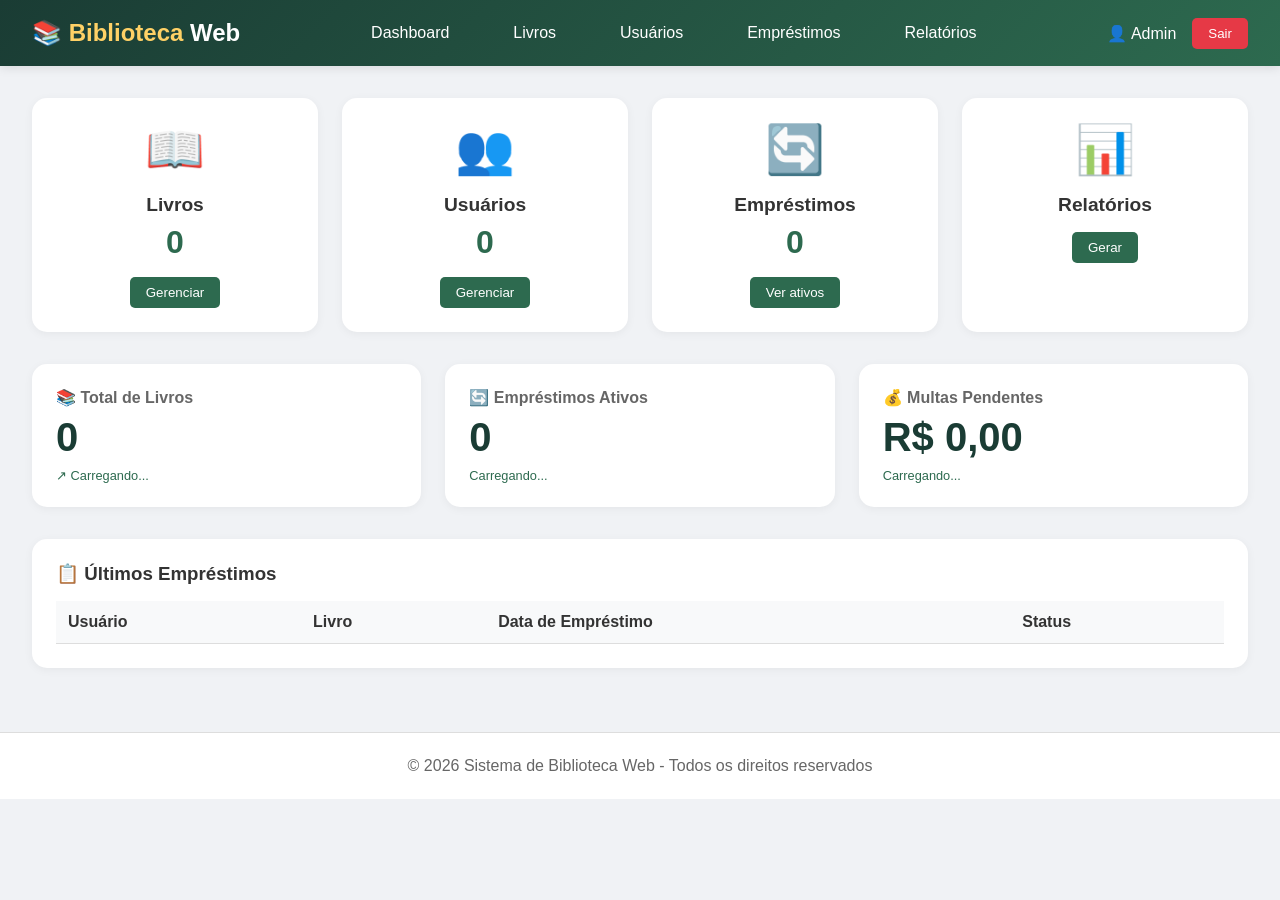
==== src/main/resources/static/index.html @ e99b18d0 "feat: projeto completo Biblioteca Web - Spring Boot + Front-end integrado" ====
<!DOCTYPE html>
<html lang="pt-br">
<head>
    <meta charset="UTF-8">
    <meta name="viewport" content="width=device-width, initial-scale=1.0">
    <title>Dashboard | Biblioteca Web</title>
    <link rel="stylesheet" href="css/style.css">
</head>
<body>
    <header class="header">
        <div class="logo">📚 <span>Biblioteca</span> Web</div>
        <nav class="nav">
            <a href="index.html">Dashboard</a>
            <a href="livros.html">Livros</a>
            <a href="usuarios.html">Usuários</a>
            <a href="emprestimos.html">Empréstimos</a>
            <a href="relatorios.html">Relatórios</a>
        </nav>
        <div class="user-info">
            <span>👤 Admin</span>
            <button class="btn-sair" onclick="sair()">Sair</button>
        </div>
    </header>

    <main class="container">
        <div class="cards-nav">
            <div class="card-nav" onclick="navegarPara('livros.html')">
                <div class="icon">📖</div>
                <h3>Livros</h3>
                <div class="total" id="totalLivros">0</div>
                <button class="btn-card">Gerenciar</button>
            </div>
            <div class="card-nav" onclick="navegarPara('usuarios.html')">
                <div class="icon">👥</div>
                <h3>Usuários</h3>
                <div class="total" id="totalUsuarios">0</div>
                <button class="btn-card">Gerenciar</button>
            </div>
            <div class="card-nav" onclick="navegarPara('emprestimos.html')">
                <div class="icon">🔄</div>
                <h3>Empréstimos</h3>
                <div class="total" id="emprestimosAtivos">0</div>
                <button class="btn-card">Ver ativos</button>
            </div>
            <div class="card-nav" onclick="navegarPara('relatorios.html')">
                <div class="icon">📊</div>
                <h3>Relatórios</h3>
                <button class="btn-card">Gerar</button>
            </div>
        </div>

        <div class="stats">
            <div class="stat-card">
                <h4>📚 Total de Livros</h4>
                <div class="stat-value" id="statLivros">0</div>
                <div class="stat-trend">↗ Carregando...</div>
            </div>
            <div class="stat-card">
                <h4>🔄 Empréstimos Ativos</h4>
                <div class="stat-value" id="statEmprestimos">0</div>
                <div class="stat-trend">Carregando...</div>
            </div>
            <div class="stat-card">
                <h4>💰 Multas Pendentes</h4>
                <div class="stat-value" id="statMultas">R$ 0,00</div>
                <div class="stat-trend">Carregando...</div>
            </div>
        </div>

        <div class="tabela-container">
            <h3>📋 Últimos Empréstimos</h3>
            <table>
                <thead>
                    <tr>
                        <th>Usuário</th>
                        <th>Livro</th>
                        <th>Data de Empréstimo</th>
                        <th>Status</th>
                    </tr>
                </thead>
                <tbody id="tabelaEmprestimos"></tbody>
            </table>
        </div>
    </main>

    <footer class="footer">
        <p>&copy; <span id="anoAtual">2026</span> Sistema de Biblioteca Web - Todos os direitos reservados</p>
    </footer>

    <script src="js/scripts.js"></script>
</body>
</html>
---- src/main/resources/static/css/style.css ----
/* ===== RESET E CONFIGURAÇÕES GERAIS ===== */
* {
    margin: 0;
    padding: 0;
    box-sizing: border-box;
}

body {
    font-family: 'Segoe UI', Tahoma, Geneva, Verdana, sans-serif;
    background-color: #f0f2f5;
    color: #333;
}

/* ===== CABEÇALHO ===== */
.header {
    background: linear-gradient(135deg, #1a3c34, #2d6a4f);
    color: white;
    padding: 1rem 2rem;
    display: flex;
    justify-content: space-between;
    align-items: center;
    box-shadow: 0 2px 10px rgba(0,0,0,0.1);
}

.logo {
    font-size: 1.5rem;
    font-weight: bold;
}

.logo span {
    color: #ffd166;
}

.nav {
    display: flex;
    gap: 2rem;
}

.nav a {
    color: white;
    text-decoration: none;
    padding: 0.5rem 1rem;
    border-radius: 5px;
    transition: background 0.3s;
}

.nav a:hover {
    background: rgba(255,255,255,0.2);
}

.user-info {
    display: flex;
    align-items: center;
    gap: 1rem;
}

.btn-sair {
    background: #e63946;
    color: white;
    border: none;
    padding: 0.5rem 1rem;
    border-radius: 5px;
    cursor: pointer;
}

.btn-sair:hover {
    background: #c1121f;
}

/* ===== CONTAINER PRINCIPAL ===== */
.container {
    max-width: 1400px;
    margin: 0 auto;
    padding: 2rem;
}

/* ===== CARDS DE NAVEGAÇÃO ===== */
.cards-nav {
    display: grid;
    grid-template-columns: repeat(4, 1fr);
    gap: 1.5rem;
    margin-bottom: 2rem;
}

.card-nav {
    background: white;
    border-radius: 15px;
    padding: 1.5rem;
    text-align: center;
    box-shadow: 0 2px 10px rgba(0,0,0,0.05);
    transition: transform 0.3s;
}

.card-nav:hover {
    transform: translateY(-5px);
}

.card-nav .icon {
    font-size: 3rem;
    margin-bottom: 1rem;
}

.card-nav h3 {
    font-size: 1.2rem;
    margin-bottom: 0.5rem;
}

.card-nav .total {
    font-size: 2rem;
    font-weight: bold;
    color: #2d6a4f;
    margin: 0.5rem 0;
}

.btn-card {
    background: #2d6a4f;
    color: white;
    border: none;
    padding: 0.5rem 1rem;
    border-radius: 5px;
    cursor: pointer;
    margin-top: 0.5rem;
}

/* ===== ESTATÍSTICAS ===== */
.stats {
    display: grid;
    grid-template-columns: repeat(3, 1fr);
    gap: 1.5rem;
    margin-bottom: 2rem;
}

.stat-card {
    background: white;
    border-radius: 15px;
    padding: 1.5rem;
    box-shadow: 0 2px 10px rgba(0,0,0,0.05);
}

.stat-card h4 {
    color: #666;
    margin-bottom: 0.5rem;
}

.stat-value {
    font-size: 2.5rem;
    font-weight: bold;
    color: #1a3c34;
}

.stat-trend {
    font-size: 0.8rem;
    color: #2d6a4f;
    margin-top: 0.5rem;
}

/* ===== TABELA ===== */
.tabela-container {
    background: white;
    border-radius: 15px;
    padding: 1.5rem;
    box-shadow: 0 2px 10px rgba(0,0,0,0.05);
}

.tabela-container h3 {
    margin-bottom: 1rem;
}

table {
    width: 100%;
    border-collapse: collapse;
}

th, td {
    padding: 0.75rem;
    text-align: left;
    border-bottom: 1px solid #ddd;
}

th {
    background-color: #f8f9fa;
    font-weight: 600;
}

.status-ativo {
    color: #2d6a4f;
    font-weight: bold;
}

.status-atrasado {
    color: #e63946;
    font-weight: bold;
}

.status-devolvido {
    color: #6c757d;
}

/* ===== RODAPÉ ===== */
.footer {
    text-align: center;
    padding: 1.5rem;
    background: white;
    margin-top: 2rem;
    color: #666;
    border-top: 1px solid #ddd;
}

/* ===== RESPONSIVIDADE ===== */
@media (max-width: 768px) {
    .cards-nav {
        grid-template-columns: repeat(2, 1fr);
    }
    
    .stats {
        grid-template-columns: 1fr;
    }
    
    .nav {
        display: none;
    }
}
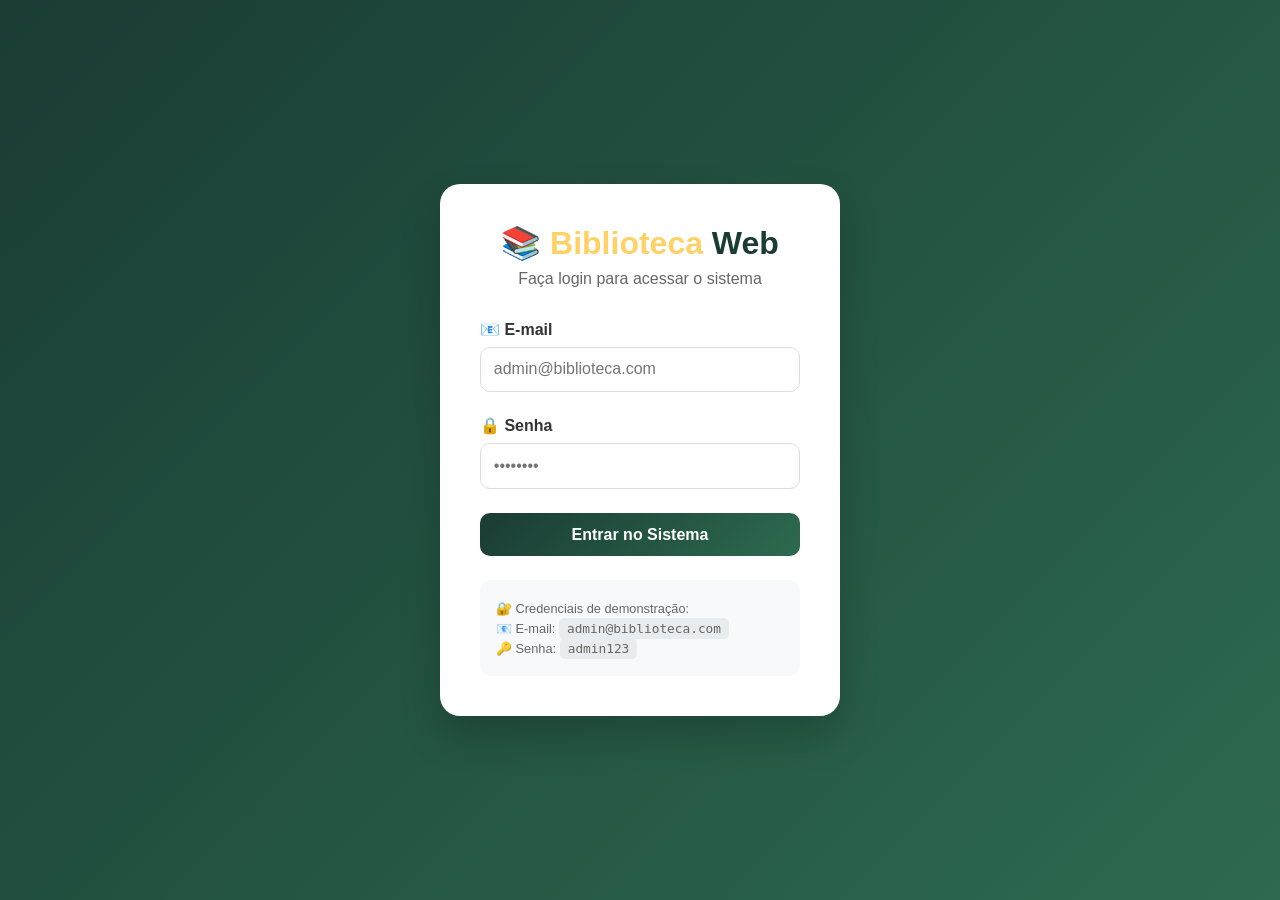
==== commit 4800e3eb: "feat: sistema completo de biblioteca web" ====
--- a/src/main/resources/static/index.html
+++ b/src/main/resources/static/index.html
@@ -7,16 +7,22 @@
     <link rel="stylesheet" href="css/style.css">
 </head>
 <body>
+    <!-- Transição entre páginas -->
+    <div id="pageTransition" class="page-transition">
+        <div class="transition-spinner"></div>
+    </div>
+
     <header class="header">
         <div class="logo">📚 <span>Biblioteca</span> Web</div>
         <nav class="nav">
-            <a href="index.html">Dashboard</a>
-            <a href="livros.html">Livros</a>
-            <a href="usuarios.html">Usuários</a>
-            <a href="emprestimos.html">Empréstimos</a>
-            <a href="relatorios.html">Relatórios</a>
+            <a href="javascript:void(0);" onclick="navegarPara('index.html')">Dashboard</a>
+            <a href="javascript:void(0);" onclick="navegarPara('livros.html')">Livros</a>
+            <a href="javascript:void(0);" onclick="navegarPara('usuarios.html')">Usuários</a>
+            <a href="javascript:void(0);" onclick="navegarPara('emprestimos.html')">Empréstimos</a>
+            <a href="javascript:void(0);" onclick="navegarPara('relatorios.html')">Relatórios</a>
         </nav>
         <div class="user-info">
+            <button class="theme-toggle" id="themeToggle" title="Alternar tema">🌙</button>
             <span>👤 Admin</span>
             <button class="btn-sair" onclick="sair()">Sair</button>
         </div>
@@ -69,13 +75,13 @@
 
         <div class="tabela-container">
             <h3>📋 Últimos Empréstimos</h3>
-            <table>
+            <table style="width: 100%; border-collapse: collapse;">
                 <thead>
-                    <tr>
-                        <th>Usuário</th>
-                        <th>Livro</th>
-                        <th>Data de Empréstimo</th>
-                        <th>Status</th>
+                    <tr style="background: #f8f9fa;">
+                        <th style="padding: 0.75rem;">Usuário</th>
+                        <th style="padding: 0.75rem;">Livro</th>
+                        <th style="padding: 0.75rem;">Data de Empréstimo</th>
+                        <th style="padding: 0.75rem;">Status</th>
                     </tr>
                 </thead>
                 <tbody id="tabelaEmprestimos"></tbody>
@@ -88,5 +94,18 @@
     </footer>
 
     <script src="js/scripts.js"></script>
+    <script>
+        // Use funções globais definidas em js/scripts.js e inicializa o dashboard
+        document.addEventListener('DOMContentLoaded', () => {
+            checkAuth();
+            document.body.classList.add('fade-in');
+            setTimeout(() => document.body.classList.remove('fade-in'), 500);
+            initTheme();
+            const themeToggle = document.getElementById('themeToggle');
+            if (themeToggle) themeToggle.addEventListener('click', toggleTheme);
+            if (typeof carregarDashboard === 'function') carregarDashboard();
+            const ano = document.getElementById('anoAtual'); if (ano) ano.innerText = new Date().getFullYear();
+        });
+    </script>
 </body>
 </html>
--- a/src/main/resources/static/css/style.css
+++ b/src/main/resources/static/css/style.css
@@ -122,6 +122,67 @@
     margin-top: 0.5rem;
 }
 
+/* ===== COMPONENTES COMUNS (extraídos dos estilos inline) ===== */
+.btn-primary { background: #2d6a4f; color: white; border: none; padding: 0.7rem 1.5rem; border-radius: 8px; cursor: pointer; }
+.btn-primary:hover { background: #1a3c34; }
+.btn-edit { background: #ffc107; color: #333; border: none; padding: 0.3rem 0.8rem; border-radius: 5px; cursor: pointer; margin-right: 0.3rem; }
+.btn-delete { background: #e63946; color: white; border: none; padding: 0.3rem 0.8rem; border-radius: 5px; cursor: pointer; }
+.btn-relatorio { background: #1a3c34; color: white; border: none; padding: 0.5rem 1rem; border-radius: 8px; cursor: pointer; margin-top: 1rem; }
+.btn-relatorio:hover { background: #2d6a4f; }
+
+.search-bar { margin-bottom: 1.5rem; display: flex; gap: 1rem; }
+.search-bar input { flex: 1; padding: 0.7rem; border: 1px solid #ddd; border-radius: 8px; font-size: 1rem; }
+
+.modal { display: none; position: fixed; top: 0; left: 0; width: 100%; height: 100%; background: rgba(0,0,0,0.5); justify-content: center; align-items: center; z-index: 1000; }
+.modal-content { background: white; border-radius: 20px; padding: 2rem; width: 90%; max-width: 500px; }
+.modal-buttons { display: flex; gap: 1rem; justify-content: flex-end; }
+.btn-save { background: #2d6a4f; color: white; border: none; padding: 0.5rem 1.5rem; border-radius: 8px; cursor: pointer; }
+.btn-cancel { background: #6c757d; color: white; border: none; padding: 0.5rem 1.5rem; border-radius: 8px; cursor: pointer; }
+
+.filtros { display: flex; gap: 1rem; margin-bottom: 1.5rem; flex-wrap: wrap; }
+.filtros button { padding: 0.5rem 1rem; border: 1px solid #ddd; background: white; border-radius: 8px; cursor: pointer; }
+.filtros button.ativo { background: #2d6a4f; color: white; border-color: #2d6a4f; }
+
+.card-relatorio { background: white; border-radius: 15px; padding: 1.5rem; box-shadow: 0 2px 10px rgba(0,0,0,0.05); transition: transform 0.3s; }
+.card-relatorio:hover { transform: translateY(-5px); }
+.card-relatorio h3 { color: #1a3c34; margin-bottom: 1rem; border-bottom: 2px solid #2d6a4f; display: inline-block; padding-bottom: 0.5rem; }
+.card-relatorio .valor { font-size: 2.5rem; font-weight: bold; color: #2d6a4f; margin: 1rem 0; }
+.card-relatorio .detalhe { color: #666; font-size: 0.9rem; margin-top: 0.5rem; }
+
+.spinner-small { width: 30px; height: 30px; border: 3px solid #f3f3f3; border-top: 3px solid #2d6a4f; border-radius: 50%; animation: spin 1s linear infinite; display: inline-block; margin-bottom: 0.5rem; }
+
+.theme-toggle { background: none; border: none; font-size: 1.3rem; cursor: pointer; padding: 0.5rem; border-radius: 50%; transition: all 0.3s; margin-right: 1rem; }
+.theme-toggle:hover { background: rgba(255,255,255,0.2); transform: scale(1.1); }
+
+/* ===== LOGIN ===== */
+.login-container {
+    display: flex;
+    justify-content: center;
+    align-items: center;
+    min-height: 100vh;
+    background: linear-gradient(135deg, #1a3c34, #2d6a4f);
+}
+.login-card {
+    background: white;
+    border-radius: 20px;
+    padding: 2.5rem;
+    width: 100%;
+    max-width: 400px;
+    box-shadow: 0 20px 40px rgba(0,0,0,0.2);
+}
+.login-logo { text-align: center; margin-bottom: 2rem; }
+.login-logo h1 { font-size: 2rem; color: #1a3c34; }
+.login-logo span { color: #ffd166; }
+.login-logo p { color: #666; margin-top: 0.5rem; }
+.form-group { margin-bottom: 1.5rem; }
+.form-group label { display: block; margin-bottom: 0.5rem; font-weight: 600; color: #333; }
+.form-group input { width: 100%; padding: 0.8rem; border: 1px solid #ddd; border-radius: 10px; font-size: 1rem; }
+.btn-login { width: 100%; background: linear-gradient(135deg, #1a3c34, #2d6a4f); color: white; border: none; padding: 0.8rem; border-radius: 10px; font-size: 1rem; font-weight: bold; cursor: pointer; }
+.btn-login:hover { transform: translateY(-2px); }
+.info-login { margin-top: 1.5rem; padding: 1rem; background: #f8f9fa; border-radius: 10px; font-size: 0.8rem; color: #666; }
+.info-login code { background: #e9ecef; padding: 0.2rem 0.5rem; border-radius: 5px; font-family: monospace; }
+
+
 /* ===== ESTATÍSTICAS ===== */
 .stats {
     display: grid;
@@ -194,6 +255,23 @@
 
 .status-devolvido {
     color: #6c757d;
+}
+
+/* Resumo/total da tabela */
+.table-summary {
+    margin-top: 1rem;
+    padding: 1rem;
+    background: #f8f9fa;
+    border-radius: 8px;
+    text-align: right;
+    font-weight: bold;
+    color: #333;
+}
+
+body.dark-mode .table-summary {
+    background-color: #16213e;
+    color: #eee;
+    border: 1px solid #2a2a4a;
 }
 
 /* ===== RODAPÉ ===== */
@@ -219,4 +297,373 @@
     .nav {
         display: none;
     }
+}
+
+/* ===== PAGINAÇÃO ===== */
+.pagination-container {
+    display: flex;
+    justify-content: space-between;
+    align-items: center;
+    margin-top: 1.5rem;
+    padding: 1rem;
+    background: #f8f9fa;
+    border-radius: 8px;
+    flex-wrap: wrap;
+    gap: 1rem;
+}
+
+.pagination-controls {
+    display: flex;
+    gap: 0.5rem;
+    align-items: center;
+}
+
+.pagination-btn {
+    background: white;
+    border: 1px solid #ddd;
+    padding: 0.5rem 1rem;
+    border-radius: 5px;
+    cursor: pointer;
+    transition: all 0.3s;
+}
+
+.pagination-btn:hover:not(:disabled) {
+    background: #2d6a4f;
+    color: white;
+    border-color: #2d6a4f;
+}
+
+.pagination-btn:disabled {
+    opacity: 0.5;
+    cursor: not-allowed;
+}
+
+.pagination-info {
+    color: #666;
+    font-size: 0.9rem;
+}
+
+.pagination-page {
+    background: white;
+    border: 1px solid #ddd;
+    padding: 0.5rem 0.8rem;
+    border-radius: 5px;
+    cursor: pointer;
+    transition: all 0.3s;
+}
+
+.pagination-page.active {
+    background: #2d6a4f;
+    color: white;
+    border-color: #2d6a4f;
+}
+
+.pagination-page:hover:not(.active) {
+    background: #e9ecef;
+}
+
+/* ===== LOADING / SPINNER ===== */
+.loading-overlay {
+    position: fixed;
+    top: 0;
+    left: 0;
+    width: 100%;
+    height: 100%;
+    background: rgba(0,0,0,0.5);
+    display: flex;
+    justify-content: center;
+    align-items: center;
+    z-index: 9999;
+}
+
+.spinner {
+    width: 60px;
+    height: 60px;
+    border: 5px solid #f3f3f3;
+    border-top: 5px solid #2d6a4f;
+    border-radius: 50%;
+    animation: spin 1s linear infinite;
+}
+
+@keyframes spin {
+    0% { transform: rotate(0deg); }
+    100% { transform: rotate(360deg); }
+}
+
+.loading-text {
+    margin-top: 1rem;
+    color: white;
+    font-size: 1rem;
+    text-align: center;
+}
+
+.loading-container {
+    display: flex;
+    flex-direction: column;
+    align-items: center;
+    background: rgba(0,0,0,0.8);
+    padding: 2rem;
+    border-radius: 10px;
+}
+
+/* Loading na tabela */
+.table-loading {
+    text-align: center;
+    padding: 2rem;
+    color: #666;
+}
+
+.table-loading .spinner-small {
+    width: 30px;
+    height: 30px;
+    border: 3px solid #f3f3f3;
+    border-top: 3px solid #2d6a4f;
+    border-radius: 50%;
+    animation: spin 1s linear infinite;
+    display: inline-block;
+    margin-bottom: 0.5rem;
+}
+
+/* Botão loading */
+.btn-loading {
+    opacity: 0.7;
+    cursor: wait;
+}
+
+.btn-loading::after {
+    content: " ⏳";
+}
+
+/* ===== TEMA DARK ===== */
+body.dark-mode {
+    background-color: #1a1a2e;
+    color: #eee;
+}
+
+body.dark-mode .header {
+    background: linear-gradient(135deg, #0f0f1a, #16213e);
+}
+
+body.dark-mode .card-nav,
+body.dark-mode .stat-card,
+body.dark-mode .tabela-container,
+body.dark-mode .card-relatorio {
+    background-color: #16213e;
+    color: #eee;
+    box-shadow: 0 2px 10px rgba(0,0,0,0.3);
+}
+
+body.dark-mode .card-nav h3,
+body.dark-mode .stat-card h4,
+body.dark-mode .tabela-container h3,
+body.dark-mode .card-relatorio h3 {
+    color: #ffd166;
+}
+
+body.dark-mode table th {
+    background-color: #0f0f1a;
+    color: #ffd166;
+}
+
+body.dark-mode table td {
+    border-bottom-color: #2a2a4a;
+}
+
+body.dark-mode .pagination-container {
+    background-color: #16213e;
+}
+
+body.dark-mode .pagination-btn {
+    background-color: #0f0f1a;
+    color: #eee;
+    border-color: #2a2a4a;
+}
+
+body.dark-mode .pagination-btn:hover:not(:disabled) {
+    background-color: #2d6a4f;
+    color: white;
+}
+
+body.dark-mode .modal-content {
+    background-color: #16213e;
+    color: #eee;
+}
+
+body.dark-mode .modal-content input,
+body.dark-mode .modal-content select {
+    background-color: #0f0f1a;
+    color: #eee;
+    border-color: #2a2a4a;
+}
+
+body.dark-mode .btn-cancel {
+    background-color: #4a4a6a;
+}
+
+body.dark-mode .footer {
+    background-color: #0f0f1a;
+    border-top-color: #2a2a4a;
+}
+
+body.dark-mode .search-bar input {
+    background-color: #0f0f1a;
+    color: #eee;
+    border-color: #2a2a4a;
+}
+
+body.dark-mode .filtros button {
+    background-color: #0f0f1a;
+    color: #eee;
+    border-color: #2a2a4a;
+}
+
+/* Botão de alternar tema */
+.theme-toggle {
+    background: none;
+    border: none;
+    font-size: 1.3rem;
+    cursor: pointer;
+    padding: 0.5rem;
+    border-radius: 50%;
+    transition: all 0.3s;
+    margin-right: 1rem;
+}
+
+.theme-toggle:hover {
+    background: rgba(255,255,255,0.2);
+    transform: scale(1.1);
+}
+
+body.dark-mode .theme-toggle {
+    color: #ffd166;
+}
+
+/* ===== TRANSIÇÃO DE PÁGINAS ===== */
+
+/* ===== TOAST NOTIFICATIONS ===== */
+.toast-container {
+    position: fixed;
+    top: 20px;
+    right: 20px;
+    z-index: 10000;
+    display: flex;
+    flex-direction: column;
+    gap: 10px;
+    pointer-events: none;
+}
+
+.toast {
+    --toast-duration: 3000ms;
+    min-width: 280px;
+    max-width: 350px;
+    background: var(--toast-bg, #fff);
+    color: var(--toast-fg, #222);
+    border-radius: 12px;
+    padding: 1rem 1.2rem;
+    box-shadow: 0 10px 25px rgba(0,0,0,0.12);
+    display: flex;
+    align-items: center;
+    gap: 12px;
+    position: relative;
+    overflow: hidden;
+    cursor: pointer;
+    pointer-events: auto;
+    transform: translateX(100%);
+    opacity: 0;
+    animation: toast-in 300ms cubic-bezier(.2,.9,.3,1) forwards;
+    will-change: transform, opacity;
+}
+
+.toast::before {
+    content: '';
+    position: absolute;
+    bottom: 0;
+    left: 0;
+    width: 100%;
+    height: 3px;
+    background: var(--toast-color, #2d6a4f);
+    animation: progress var(--toast-duration) linear forwards;
+}
+
+.toast { border-left: 5px solid var(--toast-color, #2d6a4f); }
+.toast-success { --toast-color: #2d6a4f; }
+.toast-error   { --toast-color: #e63946; }
+.toast-warning { --toast-color: #ffc107; }
+.toast-info    { --toast-color: #1a759f; }
+
+.toast-icon { font-size: 1.5rem; flex: 0 0 auto; }
+.toast-content { flex: 1; }
+.toast-title { font-weight: 700; margin-bottom: 0.2rem; }
+.toast-message { font-size: 0.85rem; color: #666; }
+
+.toast:hover { transform: translateX(0) scale(1.02); transition: transform 160ms ease; }
+
+body.dark-mode .toast {
+    --toast-bg: #16213e;
+    --toast-fg: #eee;
+}
+
+body.dark-mode .toast-message { color: #aaa; }
+
+@keyframes toast-in {
+    from { transform: translateX(100%); opacity: 0; }
+    to   { transform: translateX(0); opacity: 1; }
+}
+
+@keyframes progress {
+    from { width: 100%; }
+    to   { width: 0%; }
+}
+
+@media (prefers-reduced-motion: reduce) {
+    .toast, .toast::before { animation: none !important; transition: none !important; }
+}
+.fade-in {
+    animation: fadeIn 0.5s ease-in-out;
+}
+
+@keyframes fadeIn {
+    0% {
+        opacity: 0;
+        transform: translateY(10px);
+    }
+    100% {
+        opacity: 1;
+        transform: translateY(0);
+    }
+}
+
+/* Loading entre páginas */
+.page-transition {
+    position: fixed;
+    top: 0;
+    left: 0;
+    width: 100%;
+    height: 100%;
+    background: rgba(26, 60, 52, 0.9);
+    display: flex;
+    justify-content: center;
+    align-items: center;
+    z-index: 10000;
+    opacity: 0;
+    visibility: hidden;
+    transition: opacity 0.3s ease, visibility 0.3s ease;
+}
+
+.page-transition.active {
+    opacity: 1;
+    visibility: visible;
+}
+
+.transition-spinner {
+    width: 50px;
+    height: 50px;
+    border: 4px solid rgba(255,255,255,0.3);
+    border-top: 4px solid #ffd166;
+    border-radius: 50%;
+    animation: spin 1s linear infinite;
+}
+
+body.dark-mode .page-transition {
+    background: rgba(15, 15, 26, 0.95);
 }
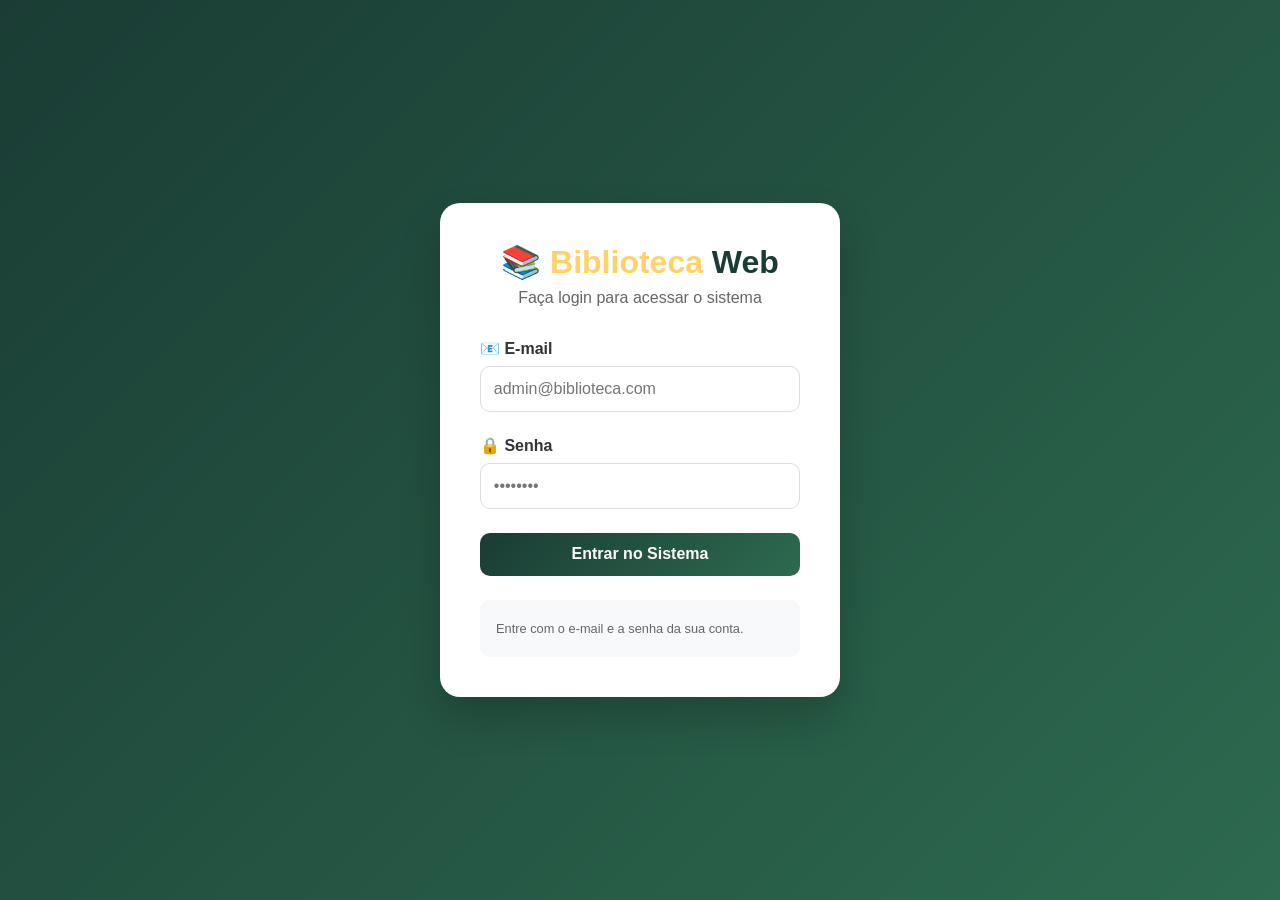
==== commit a835bcbe: "Implementa autenticação JWT, senhas BCrypt e DataSource único" ====
--- a/src/main/resources/static/index.html
+++ b/src/main/resources/static/index.html
@@ -94,18 +94,5 @@
     </footer>
 
     <script src="js/scripts.js"></script>
-    <script>
-        // Use funções globais definidas em js/scripts.js e inicializa o dashboard
-        document.addEventListener('DOMContentLoaded', () => {
-            checkAuth();
-            document.body.classList.add('fade-in');
-            setTimeout(() => document.body.classList.remove('fade-in'), 500);
-            initTheme();
-            const themeToggle = document.getElementById('themeToggle');
-            if (themeToggle) themeToggle.addEventListener('click', toggleTheme);
-            if (typeof carregarDashboard === 'function') carregarDashboard();
-            const ano = document.getElementById('anoAtual'); if (ano) ano.innerText = new Date().getFullYear();
-        });
-    </script>
 </body>
-</html>+</html>
--- a/src/main/resources/static/css/style.css
+++ b/src/main/resources/static/css/style.css
@@ -666,4 +666,6 @@
 
 body.dark-mode .page-transition {
     background: rgba(15, 15, 26, 0.95);
-}+}
+/* Controles administrativos não aparecem no catálogo de leitores. */
+.read-only .btn-primary, .read-only .btn-edit, .read-only .btn-delete { display: none; }
